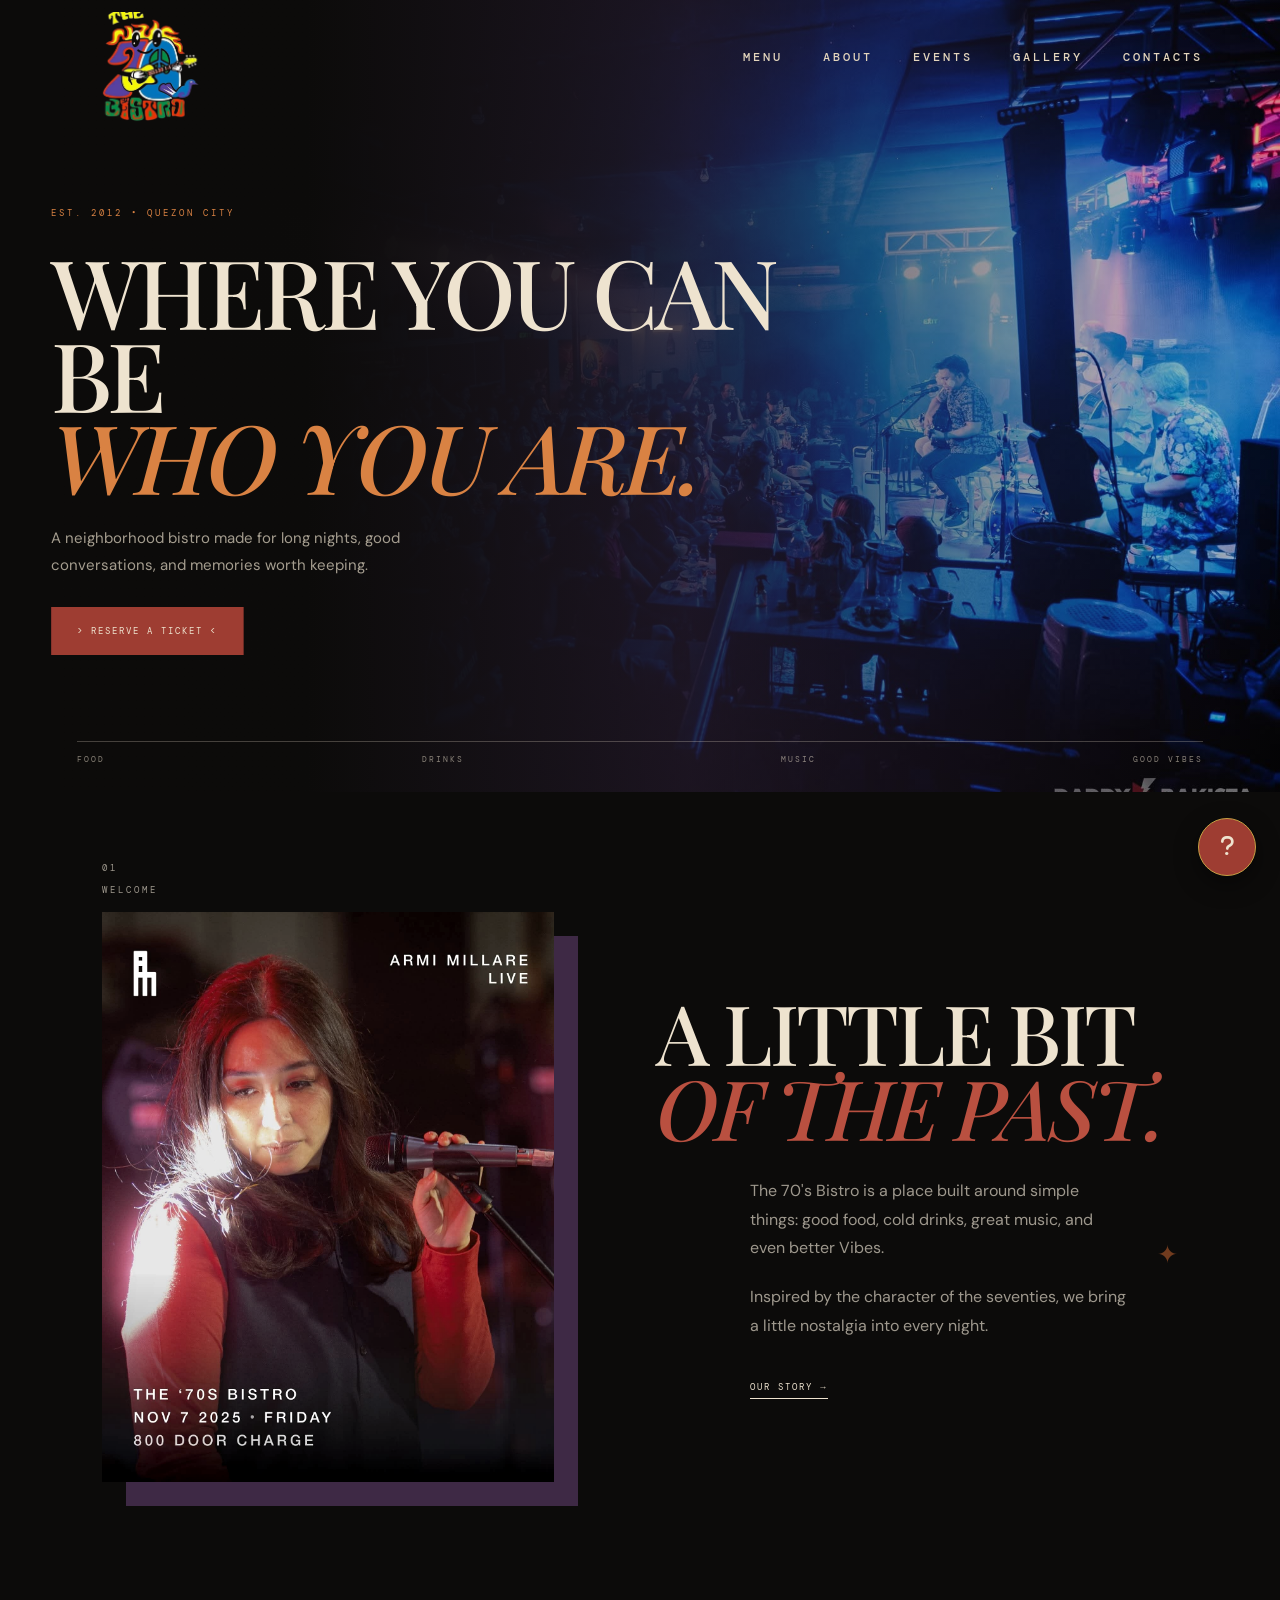
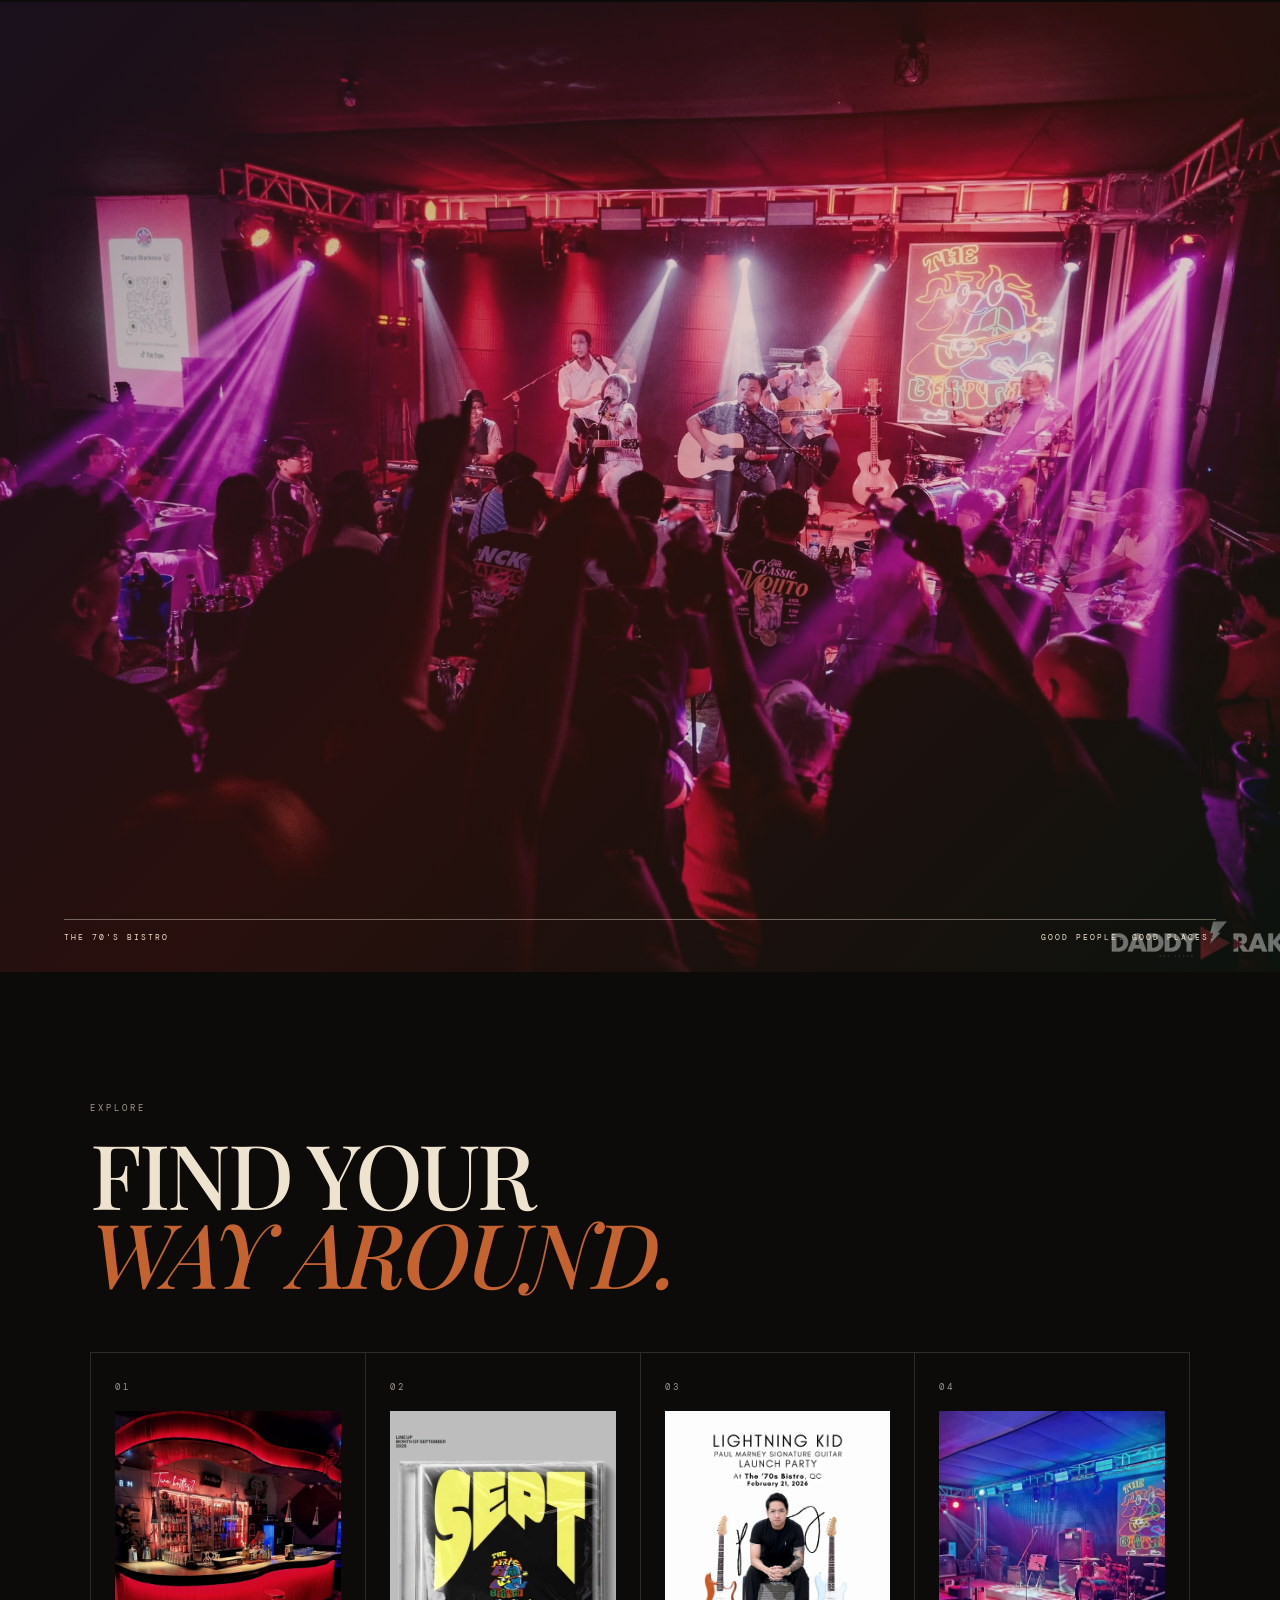
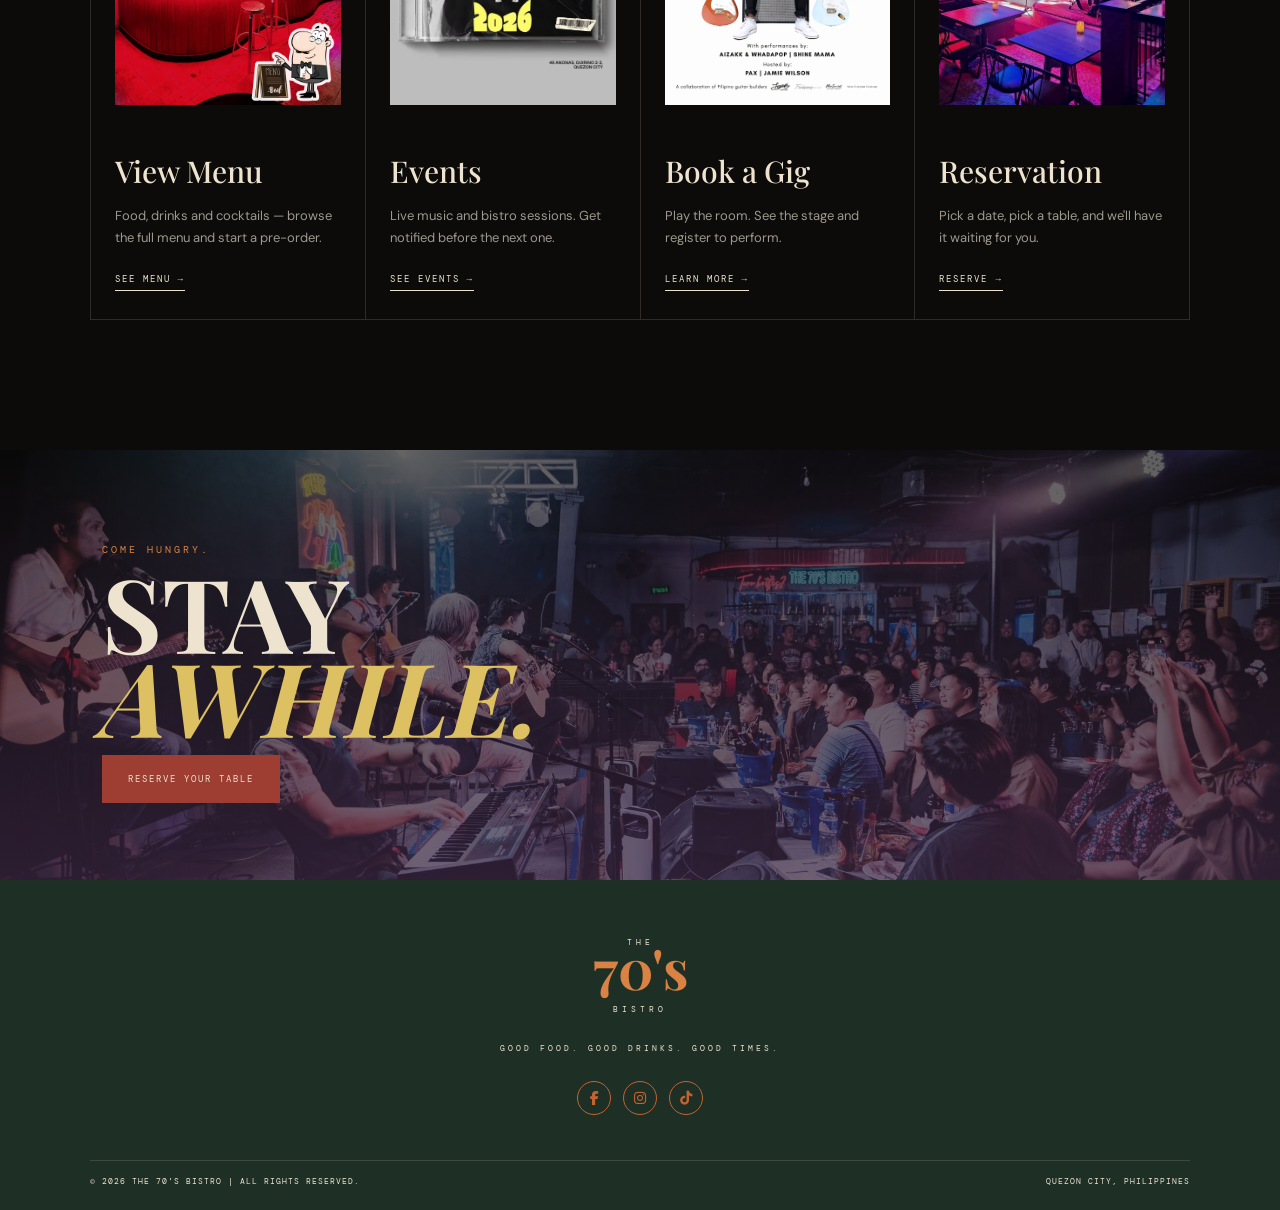
==== index.html @ 4383d22e "Add files via upload" ====
<!DOCTYPE html>
<h lang="en">

<head>
    <meta charset="UTF-8">
    <meta name="viewport" content="width=device-width, initial-scale=1.0">
    <link rel="icon" type="image/png" href="assets/images/tab%20image/logo%20no%20bg.png">
    <title>Home | The 70's Bistro</title>
    <link rel="preconnect" href="https://fonts.googleapis.com">
    <link rel="preconnect" href="https://fonts.gstatic.com" crossorigin>
    <link
        href="https://fonts.googleapis.com/css2?family=DM+Mono:wght@400;500&family=DM+Sans:wght@400;500;600;700&family=Playfair+Display:ital,wght@0,500;0,600;0,700;1,500;1,600;1,700&display=swap"
        rel="stylesheet">
    <link rel="stylesheet" href="https://cdnjs.cloudflare.com/ajax/libs/font-awesome/6.5.2/css/all.min.css">
    <link rel="stylesheet" href="assets/css/index.css">
    <link rel="stylesheet" href="assets/css/faq.css">
    <script src="assets/js/content.js" defer></script>
    <script src="assets/js/site-data.js" defer></script>
    <script src="assets/js/index.js" defer></script>
    <script src="assets/js/faq.js" defer></script>
</head>

<body class="home-page">

    <header class="site-header">

        <nav class="navbar">

            <a href="index.html" class="brand">
                <img class="brand-logo" src="assets/images/logo/logo no bg.png" alt="The 70's Bistro">
            </a>

            <button class="mobile-menu" id="mobileMenu" aria-label="Toggle navigation" aria-expanded="false">
                <span></span><span></span><span></span>
            </button>

            <div class="nav-links home-nav-links" id="navLinks">

                <a href="pages/menu.html">MENU</a>
                <a href="pages/about.html">ABOUT</a>
                <a href="pages/events.html">EVENTS</a>
                <a href="pages/gallery.html">GALLERY</a>
                <a href="pages/contacts.html">CONTACTS</a>
            </div>

      </nav>

    </header>

    <main id="home">
        <section class="hero">

            <div class="hero-image"></div>
            <div class="hero-overlay"></div>

            <div class="hero-content">

                <p class="eyebrow">
                    EST. 2012 • QUEZON CITY
                </p>

                <h1>
                    WHERE YOU CAN BE<br>
                    <i>WHO YOU ARE.</i>
                </h1>

                <p class="hero-description">
                    A neighborhood bistro made for
                    long nights, good conversations,
                    and memories worth keeping.
                </p>

                <div class="hero-actions">
                    <a class="button button-light" href="reservation.html">
                      > RESERVE A TICKET <
                    </a>
                </div>

            </div>

            <div class="hero-bottom">
                <span>FOOD</span>
                <span>DRINKS</span>
                <span>MUSIC</span>
                <span>GOOD VIBES</span>
            </div>

        </section>
        <section class="intro section">

            <div class="intro-label">
                <span>01</span>
                <span>WELCOME</span>
            </div>

            <div class="intro-image">
                <img src="assets/images/homepage/img2.jpg" alt="Portrait for The 70's Bistro intro">
            </div>

            <div class="intro-content">

                <h2>
                    A LITTLE BIT<br>
                    <i>OF THE PAST.</i>
                </h2>

                <div class="intro-text">

                    <p>
                        The 70's Bistro is a place built around
                        simple things: good food, cold drinks,
                        great music, and even better Vibes.
                    </p>

                    <p>
                        Inspired by the character of the
                        seventies, we bring a little nostalgia
                        into every night.
                    </p>

                    <a href="pages/about.html" class="text-link">
                        OUR STORY →
                    </a>

                </div>

            </div>

        </section>
        <section class="image-break">
            <img src="assets/images/homepage/img3.jpg" alt="The 70's Bistro">

            <div class="image-caption">
                <span>THE 70'S BISTRO</span>
                <span>GOOD PEOPLE. GOOD PLACES.</span>
            </div>
        </section>
        <section class="quick-links section">

            <div class="section-heading">
                <div class="section-number">
                    EXPLORE
                </div>

                <h2>
                    FIND YOUR<br>
                    <i>WAY AROUND.</i>
                </h2>
            </div>

            <div class="quick-links-grid">

                <a href="pages/menu.html" class="quick-link-card">
                    <span class="section-number">01</span>
                    <img class="quick-link-card-image" src="assets/images/homepage/view_menu.jpg"
                        alt="The 70's Bistro bar and menu">
                    <h3>View Menu</h3>
                    <p>Food, drinks and cocktails &mdash; browse the full menu and start a pre-order.</p>
                    <span class="text-link">SEE MENU &rarr;</span>
                </a>

                <a href="pages/menu.html" class="quick-link-card">
                    <span class="section-number">02</span>
                    <img class="quick-link-card-image" src="assets/images/homepage/events.jpg"
                        alt="The 70's Bistro events lineup">
                    <h3>Events</h3>
                    <p>Live music and bistro sessions. Get notified before the next one.</p>
                    <span class="text-link">SEE EVENTS &rarr;</span>
                </a>

                <a href="" class="quick-link-card">
                    <span class="section-number">03</span>
                    <img class="quick-link-card-image" src="assets/images/homepage/book_gigs.jpg"
                        alt="Live music performance at The 70's Bistro">
                    <h3>Book a Gig</h3>
                    <p>Play the room. See the stage and register to perform.</p>
                    <span class="text-link">LEARN MORE &rarr;</span>
                </a>

                <a href="" class="quick-link-card">
                    <span class="section-number">04</span>
                    <img class="quick-link-card-image" src="assets/images/homepage/reservations.jpg"
                        alt="The 70's Bistro stage and dining area">
                    <h3>Reservation</h3>
                    <p>Pick a date, pick a table, and we'll have it waiting for you.</p>
                    <span class="text-link">RESERVE &rarr;</span>
                </a>

            </div>

        </section>

        <section class="statement">
            <div class="statement-image"></div>
            <div class="statement-content">

                <p>
                    COME HUNGRY.
                </p>

                <h2>
                    STAY<br>
                    <i>AWHILE.</i>
                </h2>

                <a class="button button-light" href="reservation.html">
                    RESERVE YOUR TABLE
                </a>

            </div>
        </section>

    </main>

    <div class="reservation-modal" id="reservationModal" aria-hidden="true">
        <div class="reservation-modal-box" role="dialog" aria-modal="true" aria-labelledby="reservationTitle">
            <button class="reservation-modal-close" id="reservationClose"
                aria-label="Close reservation form">&times;</button>
            <span class="section-number">BOOK A TABLE</span>
            <h2 id="reservationTitle">Make a <i>reservation.</i></h2>
            <form id="reservationForm">
                <label>
                    NAME
                    <input type="text" name="name" required>
                </label>
                <label>
                    DATE
                    <input type="date" name="date" required>
                </label>
                <label>
                    GUESTS
                    <select name="guests" required>
                        <option value="">Select guests</option>
                        <option>2 guests</option>
                        <option>3 guests</option>
                        <option>4 guests</option>
                        <option>5+ guests</option>
                    </select>
                </label>
                <button class="button button-light" type="submit">REQUEST RESERVATION</button>
                <p class="reservation-message" id="reservationMessage" role="status"></p>
            </form>
        </div>
    </div>

</body>
<footer>

    <div class="footer-logo">
        <span class="top">THE</span>
        <strong>70's</strong>
        <span class="bottom">BISTRO</span>
    </div>

    <p>
        GOOD FOOD. GOOD DRINKS. GOOD TIMES.
    </p>

    <a class="footer-socials" href="https://www.facebook.com/the70sbistrobar" target="_blank" rel="noopener" aria-label="Visit The 70's Bistro on Facebook">
        <i class="fa-brands fa-facebook-f" aria-hidden="true"></i>
    </a>
    <a class="footer-socials" href="https://www.instagram.com/the70sbistrobar/" target="_blank" rel="noopener" aria-label="Visit The 70's Bistro on Instagram">
        <i class="fa-brands fa-instagram" aria-hidden="true"></i>
    </a>
    <a class="footer-socials" href="https://www.tiktok.com/@the70sbistro?_r=1&_t=ZS-99t8UBl7kQu" target="_blank" rel="noopener" aria-label="Visit The 70's Bistro on TikTok">
        <i class="fa-brands fa-tiktok" aria-hidden="true"></i>
    </a>

    <div class="footer-bottom">
        <span>
            &copy; 2026 THE 70'S BISTRO | ALL RIGHTS RESERVED.
        </span>

        <span>
            QUEZON CITY, PHILIPPINES
        </span>
    </div>

</footer>

</html>
---- assets/css/index.css ----
:root {
    --black: #0C0B0A;
    --black-soft: #1 - --brown-dark: #2A1B15;
    --brown: #3A261D;

    --cream: #EEE3CF;
    --cream-soft: #E3D5BC;
    --cream-dark: #C8BBA4;

    --purple-dark: #241A2A;
    --purple: #3E2945;
    --purple-mid: #59405F;
    --purple-light: #806681;

    --green-dark: #1E3026;
    --green: #304936;
    --green-mid: #49634E;
    --green-light: #70816D;

    --red-dark: #722B26;
    --red: #9E3D32;
    --red-light: #B95040;

    --orange-dark: #93461F;
    --orange: #C4632F;
    --orange-light: #D98243;

    --gold: #C6A044;
    --gold-light: #DCC061;

    --blue-dark: #3D5B60;
    --blue: #648B91;
    --blue-light: #89ADB0;

    --pink: #985269;

    --grey: #9E988D;
    --grey-light: #C3BCB0;

    --line: rgba(238, 227, 207, .15);

    --line-light: rgba(238, 227, 207, .28);

    --serif:
        "Playfair Display",
        Georgia,
        serif;

    --sans:
        "DM Sans",
        Arial,
        sans-serif;

    --mono:
        "DM Mono",
        "Courier New",
        monospace;
}

* {

    margin: 0;
    padding: 0;
    box-sizing: border-box;
}

html {
    scroll-behavior: smooth;
}

body {
    background: var(--black);
    color: var(--cream);
    font-family: var(--sans);
    overflow-x: hidden;
}

img {
    display: block;
    width: 100%;
}

a {
    color: inherit;
    text-decoration: none;
}

button,
input,
select,
textarea {
    font: inherit;
}

button {
    cursor: pointer;
}

body::before {
    content: "";
    position: fixed;
    inset: 0;
    z-index: 9999;
    pointer-events: none;
    opacity: .025;
}

.section {
    padding: 130px 7vw;
}

.section-number {
    font-family: var(--mono);
    font-size: 9px;
    letter-spacing: 3px;
    color: var(--grey);
}

.site-header {
    position: absolute;
    top: 0;
    left: 0;
    width: 100%;
    z-index: 100;
    color: var(--cream);
}

.navbar {
    height: 105px;
    padding: 0 5vw;
    display: flex;
    align-items: center;
    justify-content: space-between;
}

.brand {
    display: flex;
    flex-direction: column;
    align-items: center;
    line-height: .8;
}

.brand-small-top,
.brand-small-bottom {
    font-family: var(--mono);
    font-size: 8px;
    letter-spacing: 4px;
    color: var(--cream-dark);
}

.brand-small-bottom {
    padding-top: 12px;
}

.brand-main {
    font-family: var(--serif);
    font-size: 36px;
    font-weight: 600;
    color: var(--cream);
}

.nav-links {
    display: flex;
    align-items: center;
    gap: 34px;
}

.nav-links a {
    font-family: var(--mono);
    font-size: 12px;
    letter-spacing: 2px;
    color: var(--cream-soft);
    transition: .3s ease;
}

.nav-links a:hover {
    color: var(--orange-light);
}

.nav-reserve {
    padding: 13px 22px;
    border: 1px solid var(--orange);
    background: transparent;
    color: var(--cream);
    font-family: var(--mono);
    font-size: 9px;
    letter-spacing: 2px;
    transition: .3s ease;
}

.nav-reserve:hover {
    background: var(--orange);
    border-color: var(--orange);
    color: var(--black);
}

.mobile-menu {
    display: none;
    width: 32px;
    border: none;
    background: transparent;
}

.mobile-menu span {
    display: block;
    height: 1px;
    margin: 6px 0;
    background: var(--cream);
}

.hero {
    min-height: 100vh;
    position: relative;
    display: flex;
    align-items: center;
    overflow: hidden;
    color: var(--cream);
}

.hero-image {
    position: absolute;
    inset: 0;
    transform: scale(1.03);
}

.hero-overlay {
    position: absolute;
    inset: 0;
    background:
        linear-gradient(90deg,
            rgba(12, 11, 10, .96) 0%,
            rgba(62, 41, 69, .68) 45%,
            rgba(158, 61, 50, .28) 75%,
            rgba(42, 27, 21, .40) 100%);
}

.hero-content {
    position: relative;
    z-index: 2;
    width: 90%;
    max-width: 1400px;
    margin: auto;
    padding-top: 80px;
}

.eyebrow {
    font-family: var(--mono);
    font-size: 9px;
    letter-spacing: 3px;
    margin-bottom: 30px;
    color: var(--orange-light);
}

.hero h1 {
    font-family: var(--serif);
    font-size: clamp(55px, 8.5vw, 135px);
    line-height: .86;
    letter-spacing: -5px;
    font-weight: 500;
}

.hero h1 i {
    color: var(--orange-light);
}

.hero-description {
    max-width: 440px;
    margin-top: 35px;
    color:rgba(238, 227, 207, .68);
    font-size: 15px;
    line-height: 1.8;
}
.hero-actions {
    display: flex;
    gap: 12px;
    margin-top: 35px;
}

.button {
    border: 1px solid transparent;
    padding: 17px 25px;
    font-family: var(--mono);
    font-size: 9px;
    letter-spacing: 2px;
    transition: .3s ease;
}

.button-light {
    background: var(--red);
    border-color: var(--red);
    color: var(--cream);
}

.button-light:hover {
    background: var(--red-light);
    border-color: var(--red-light);
    transform: translateY(-2px);
}

.button-dark {
    background: var(--green);
    border-color: var(--green);
    color: var(--cream);
}

.button-dark:hover {
    background: var(--red);
    border-color: var(--red);
}

.button.full {
    width: 100%;
}
.hero-bottom {
    position: absolute;
    bottom: 60px;
    left: 5vw;
    right: 5vw;
    z-index: 2;
    display: flex;
    justify-content: space-between;
    border-top: 1px solid rgba(238, 227, 207, .25);
    padding-top: 12px;
}

.hero-bottom span {
    font-family: var(--mono);
    font-size: 8px;
    letter-spacing: 2px;
    color:rgba(238, 227, 207, .55);
}
.intro {
    position: relative;
    min-height: 900px;
    display: grid;
    grid-template-columns: minmax(220px, 30%) 1fr;
    column-gap: 7vw;
    align-items: center;
    background: var(--black);
}
.intro-image {
    grid-column: 1;
    grid-row: 1;
    width: 100%;
    max-width: 560px;
    height: 560px;
    margin: 0;
    overflow: hidden;
    justify-self: start;
}

.intro-image img {
    width: 100%;
    height: 100%;
    object-fit: cover;
    filter: saturate(.72) contrast(1.08);
    transition: .6s ease;
}

.intro-image:hover img {
    transform: scale(1.03);
}
.intro-label {
    position: absolute;
    top: 130px;
    left: 7vw;
    z-index: 1;
    display: flex;
    flex-direction: column;
    gap: 10px;
    font-family: var(--mono);
    font-size: 9px;
    letter-spacing: 3px;
    color: var(--grey);
}
.intro-content {
    grid-column: 2;
    grid-row: 1;
    display: grid;
    grid-template-columns: 1.3fr 1fr;
    gap: 10vw;
    align-items: end;
}

.intro h2 {
    font-family: var(--serif);
    font-size: clamp(55px, 7vw, 105px);
    line-height: .9;
    font-weight: 500;
    letter-spacing: -3px;
}

.intro h2 i {
    color: var(--red-light);
}

.intro-text {
    max-width: 400px;
}

.intro-text p {
    margin-bottom: 20px;
    color: var(--grey);
    line-height: 1.8;
}

.text-link {
    display: inline-block;
    margin-top: 20px;
    font-family: var(--mono);
    font-size: 9px;
    letter-spacing: 2px;
    border-bottom: 1px solid var(--cream);
    padding-bottom: 5px;
    transition: .3s;
}

.text-link:hover {
    color: var(--orange-light);
    border-color: var(--orange-light);
}

.intro::after {
    content: "✦";
    position: absolute;
    right: 8%;
    top: 55%;
    font-size: 25px;
    color: var(--orange);
    opacity: .55;
}

@media (max-width: 768px) {
    .intro {
        min-height: auto;
        grid-template-columns: 1fr;
        row-gap: 60px;
        padding-top: 180px;
    }

    .intro-image,
    .intro-content {
        grid-column: 1;
    }

    .intro-image {
        grid-row: 1;
        width: min(75vw, 330px);
        height: 440px;
        justify-self: center;
    }

    .intro-content {
        grid-row: 2;
        grid-template-columns: 1fr;
        gap: 40px;
    }

    .intro-label {
        top: 60px;
        left: 7vw;
    }
}
.image-break {
    height: 100vh;
    min-height: 550px;
    position: relative;
    overflow: hidden;
}

.image-break img {
    height: 100%;
    object-fit: cover;
    filter: saturate(.78) contrast(1.08);
}

.image-break::after {
    content: "";
    position: absolute;
    inset: 0;
    background:
        linear-gradient(135deg,
            rgba(62, 41, 69, .40),
            rgba(158, 61, 50, .25),
            rgba(48, 73, 54, .25));
}

.image-caption {
    position: absolute;
    bottom: 30px;
    left: 5vw;
    right: 5vw;
    z-index: 2;
    display: flex;
    justify-content: space-between;
    color: var(--cream);
    border-top: 1px solid rgba(238, 227, 207, .40);
    padding-top: 12px;
    font-family: var(--mono);
    font-size: 8px;
    letter-spacing: 2px;
}
.menu {
    background: var(--black-soft);
    color: var(--cream);
}

.section-heading {
    max-width: 900px;
    margin-bottom: 60px;
}

.section-heading h2 {
    margin-top: 20px;
    font-family: var(--serif);
    font-size: clamp(55px, 7vw, 105px);
    line-height: .88;
    font-weight: 500;
    letter-spacing: -3px;
}

.section-heading h2 i {
    color: var(--orange);
}

.section-heading p {
    max-width: 450px;
    margin-top: 30px;
    color: var(--grey);
    line-height: 1.8;
}
.menu-filter {
    display: flex;
    gap: 30px;
    border-bottom: 1px solid var(--line);
}

.filter {
    background: none;
    border: none;
    padding: 15px 0;
    font-family: var(--mono);
    font-size: 9px;
    letter-spacing: 2px;
    color: var(--grey);
    transition: .3s;
}

.filter:hover {
    color: var(--cream);
}

.filter.active {
    color: var(--orange-light);
    border-bottom: 2px solid var(--orange);
}
.menu-list {
    border-bottom: 1px solid var(--line);
}

.menu-item {
    display: grid;
    grid-template-columns: 180px 1fr;
    border-bottom: 1px solid var(--line);
    padding: 25px 0;
    transition: .3s ease;
}

.menu-item:hover {
    background: rgba(158, 61, 50, .07);
}

.menu-item.hidden {
    display: none;
}

.menu-item-image {
    height: 120px;
    overflow: hidden;
}

.menu-item-image img {
    height: 100%;
    object-fit: cover;
    filter: saturate(.72) contrast(1.05);
    transition: .5s ease;
}

.menu-item:hover .menu-item-image img {
    transform: scale(1.05);
}
.menu-item-info {
    display: grid;
    grid-template-columns: 70px 1fr auto;
    gap: 30px;
    padding-left: 35px;
    align-items: center;
}

.menu-item-number {
    font-family: var(--mono);
    font-size: 9px;
    color: var(--grey);
}

.menu-item-description h3 {
    font-family: var(--serif);
    font-size: 28px;
    font-weight: 500;
}

.menu-item-description p {
    margin-top: 7px;
    color: var(--grey);
    max-width: 500px;
    font-size: 13px;
    line-height: 1.6;
}

.price {
    font-family: var(--serif);
    font-size: 23px;
    color: var(--gold-light);
}

.menu-footer {
    margin-top: 35px;
}
.about {
    display: grid;
    grid-template-columns: 1fr 1fr;
    background: var(--green-dark);
    color: var(--cream);
}

.about-image {
    min-height: 700px;
    overflow: hidden;
}

.about-image img {
    height: 100%;
    object-fit: cover;
    filter: saturate(.70) contrast(1.08);
    transition: .6s ease;
}

.about-image:hover img {
    transform: scale(1.03);
}

.about-content {
    padding: 100px 8vw;
    display: flex;
    flex-direction: column;
    justify-content: center;
}

.about-content h2 {
    font-family: var(--serif);
    font-size:
        clamp(50px, 6vw, 90px);
    line-height: .9;
    font-weight: 500;
    margin-top: 30px;
}

.about-content h2 i {
    color: var(--orange-light);
}

.about-content p {
    max-width: 480px;
    margin-top: 25px;
    color:
        rgba(238, 227, 207, .68);
    line-height: 1.8;
}

.about-content .text-link {
    width: max-content;
    color: var(--cream);
    border-color: var(--cream);
}
.events {
    position: relative;
    overflow: hidden;
    background: var(--black);
    color: var(--cream);
}

.events::before {
    content: "";
    position: absolute;
    width: 500px;
    height: 500px;
    border-radius: 50%;
    background:
        radial-gradient(circle,
            rgba(158, 61, 50, .12),
            transparent 70%);
    top: -200px;
    right: -100px;
    pointer-events: none;
}

.events::after {
    content: "";
    position: absolute;
    width: 400px;
    height: 400px;
    border-radius: 50%;
    background:
        radial-gradient(circle,
            rgba(89, 64, 95, .14),
            transparent 70%);
    bottom: -180px;
    left: -120px;
    pointer-events: none;
}

.events-top h2 {
    font-family: var(--serif);
    font-size: clamp(55px, 7vw, 105px);
    line-height: .88;
    font-weight: 500;
    margin-top: 25px;
}

.events-top h2 i {
    color: var(--red-light);
}

.events-list {
    margin-top: 80px;
}

.event {
    position: relative;
    z-index: 2;
    display: grid;
    grid-template-columns: 180px 100px 1fr auto;
    align-items: center;
    gap: 30px;
    padding: 30px 0;
    border-top: 1px solid var(--line);
    transition: .3s ease;
}

.event:last-child {
    border-bottom: 1px solid var(--line);
}

.event:hover {
    padding-left: 15px;
}
.event-image {
    width: 180px;
    height: 250px;
    overflow: hidden;
}

.event-image img {
    width: 100%;
    height: 100%;
    object-fit: cover;
    filter: saturate(.72) contrast(1.05);
    transition: .5s ease;
}

.event:hover .event-image img {
    transform: scale(1.08);
}

.event-date {
    display: flex;
    flex-direction: column;
}

.event-date span {
    font-family: var(--mono);
    font-size: 9px;
    letter-spacing: 2px;
    color: var(--grey);
}

.event-date strong {
    font-family: var(--serif);
    font-size: 65px;
    line-height: .9;
    color: var(--orange);
    transition: .3s;
}

.event:hover .event-date strong {
    color: var(--red-light);
}
.event-info>span {
    font-family: var(--mono);
    font-size: 8px;
    letter-spacing: 2px;
    color: var(--grey);
}

.event-info h3 {
    font-family: var(--serif);
    font-size: 32px;
    font-weight: 500;
    margin: 8px 0;
}

.event-info p {
    color: var(--grey);
    font-size: 13px;
}

.event>button {
    border: none;
    background: transparent;
    color: var(--cream);
    font-family: var(--mono);
    font-size: 9px;
    letter-spacing: 2px;
    transition: .3s;
}

.event>button:hover {
    color: var(--orange-light);
}
.statement {
    height: 85vh;
    min-height: 600px;
    position: relative;
    color: var(--cream);
    display: flex;
    align-items: center;
    overflow: hidden;
}

.statement-image {
    position: absolute;
    inset: 0;
    background:
        linear-gradient(rgba(12, 11, 10, .60),
            rgba(62, 41, 69, .72),
            rgba(158, 61, 50, .25)),
        url("../images/homepage/statement.jpg") center / cover no-repeat;
}

.statement-content {
    position: relative;
    z-index: 2;
    width: 86%;
    margin: auto;
}

.statement-content p {
    font-family: var(--mono);
    font-size: 10px;
    letter-spacing: 3px;
    color: var(--orange-light);
}

.statement-content h2 {
    font-family: var(--serif);
    font-size: clamp(65px, 9vw, 140px);
    line-height: .82;
    margin: 20px 0 40px;
}

.statement-content h2 i {
    color: var(--gold-light);
}
.reservation {
    position: relative;
    overflow: hidden;
    background:
        linear-gradient(rgba(238, 227, 207, .94),
            rgba(238, 227, 207, .94)),
        url("../images/homepage/reservation.jpg") center / cover no-repeat;
    color: var(--black);
    text-align: center;
}

.reservation-inner {
    max-width: 900px;
    margin: auto;
    position: relative;
    z-index: 2;
}

.reservation .section-number {
    color: #756F65;
}

.reservation h2 {
    font-family: var(--serif);
    font-size: clamp(60px, 8vw, 115px);
    line-height: .85;
    margin-top: 25px;
}

.reservation h2 i {
    color: var(--red);
}

.reservation p {
    margin: 30px auto;
    color: #756F65;
}
.contact {
    position: relative;
    display: grid;
    grid-template-columns: 1fr 1fr;
    border-top: 1px solid var(--line);
    background:
        linear-gradient(rgba(12, 11, 10, .93), rgba(30, 48, 38, .90)),
        url("../images/homepage/contact.jpg") center / cover no-repeat;
}

.contact-left h2 {
    font-family: var(--serif);
    font-size: clamp(60px, 8vw, 110px);
    line-height: .85;
    margin-top: 25px;
}

.contact-left h2 i {
    color: var(--orange);
}

.contact-info {
    display: grid;
    grid-template-columns: repeat(3, 1fr);
    gap: 30px;
    align-self: center;
}

.contact-label {
    display: block;
    font-family: var(--mono);
    font-size: 8px;
    letter-spacing: 2px;
    margin-bottom: 15px;
    color: var(--orange-light);
}

.contact-info p,
.contact-info a {
    display: block;
    font-size: 12px;
    color: var(--grey);
    line-height: 1.8;
}

.contact-info a {
    transition: .3s;
}

.contact-info a:hover {
    color: var(--red-light);
}

footer {
    background: lightgray;
    color: var(--black);
    padding: 10px 7vw 30px;
    text-align: center;
}

.footer-logo {
    display: flex;
    flex-direction: column;
    align-items: center;
    line-height: .8;
}

.footer-logo span {
    font-family: var(--mono);
    font-size: 8px;
    letter-spacing: 4px;
    padding-top: 17px;
}

.footer-logo strong {
    font-family: var(--serif);
    font-size: 55px;
    color: var(--orange-light);
}

footer>p {
    margin-top: 30px;
    font-family: var(--mono);
    font-size: 8px;
    letter-spacing: 3px;
    color: var(--black);
}

.footer-bottom {
    display: flex;
    justify-content: space-between;
    margin-top: 90px;
    padding-top: 15px;
    border-top: 1px solid rgba(238, 227, 207, .14);
    font-family: var(--mono);
    font-size: 8px;
    letter-spacing: 1px;
    color: var(--black);
}

.modal {
    position: fixed;
    inset: 0;
    z-index: 500;
    background:rgba(12, 11, 10, .92);
    display: none;
    align-items: center;
    justify-content: center;
    padding: 20px;
}

.modal.active {
    display: flex;
}

.modal-box {
    width: 100%;
    max-width: 650px;
    max-height: 90vh;
    overflow-y: auto;
    background: var(--cream);
    color: var(--black);
    padding: 60px;
    position: relative;
    border-top: 4px solid var(--red);
}

.modal-close {
    position: absolute;
    top: 18px;
    right: 25px;
    border: none;
    background: none;
    color: var(--black);
    font-size: 35px;
    font-weight: 300;
    transition: .3s;
}

.modal-close:hover {
    color: var(--orange);
    transform: rotate(90deg);
}
.modal-box h2 {
    font-family: var(--serif);
    font-size: 70px;
    line-height: .85;
    margin: 25px 0 40px;
}

.modal-box h2 i {
    color: var(--red);
}
.form-group {
    margin-bottom: 22px;
}

.form-group label {
    display: block;
    font-family: var(--mono);
    font-size: 8px;
    letter-spacing: 2px;
    margin-bottom: 8px;
    color: #5F5950;
}

.form-group input,
.form-group select {
    width: 100%;
    border: none;
    border-bottom: 1px solid rgba(12, 11, 10, .25);
    background: transparent;
    padding: 13px 0;
    outline: none;
    color: var(--black);
}

.form-group input:focus,
.form-group select:focus {

    border-color: var(--red);
}

::selection {
    background: var(--red);
    color: var(--cream);
}

::-webkit-scrollbar {
    width: 7px;
}

::-webkit-scrollbar-track {
    background: var(--black);
}

::-webkit-scrollbar-thumb {
    background: var(--red);
    border-radius: 10px;
}

::-webkit-scrollbar-thumb:hover {
    background: var(--orange);
}

.navbar {
    height: 88px;
    padding: 0 6vw;
}

@media (min-width: 651px) {
    .home-page .navbar {
        height: 120px;
    }

    .home-page .brand-logo {
        width: 150px;
        height: 110px;
    }

    .home-page .home-nav-links a:not(.nav-reserve) {
        font-size: 12px;
        font-weight: 500;
        letter-spacing: 3px;
    }

    .home-page .home-nav-links {
        gap: 40px;
    }

    .home-page .hero-content {
        transform: translateX(-2vw);
    }
}

@media (min-width: 1600px) {
    .home-page .hero-content {
        transform: translateX(-10vw);
    }
}

body.js-enabled .reveal {
    opacity: 0;
    transform: translateY(24px);
    transition: opacity .7s ease, transform .7s ease;
}

body.js-enabled .reveal.is-visible {
    opacity: 1;
    transform: translateY(0);
}

.quick-link-card.is-pressed {
    transform: translateY(-4px) scale(.985);
}

.nav-links a.active:not(.nav-reserve) {
    color: var(--orange-light);
}

.reservation-modal {
    position: fixed;
    inset: 0;
    z-index: 500;
    display: flex;
    align-items: center;
    justify-content: center;
    padding: 20px;
    background: rgba(12, 11, 10, .84);
    opacity: 0;
    pointer-events: none;
    transition: opacity .3s ease;
}

.reservation-modal.is-open {
    opacity: 1;
    pointer-events: auto;
}

.reservation-modal-box {
    position: relative;
    width: min(100%, 560px);
    padding: 48px;
    border-top: 4px solid var(--red);
    background: var(--cream);
    color: var(--black);
    transform: translateY(18px);
    transition: transform .3s ease;
}

.reservation-modal.is-open .reservation-modal-box {
    transform: translateY(0);
}

.reservation-modal-close {
    position: absolute;
    top: 12px;
    right: 20px;
    border: 0;
    background: transparent;
    color: var(--black);
    font-size: 30px;
}

.reservation-modal-box h2 {
    margin: 20px 0 30px;
    font-family: var(--serif);
    font-size: clamp(44px, 7vw, 72px);
    line-height: .9;
}

.reservation-modal-box h2 i {
    color: var(--red);
}

#reservationForm {
    display: grid;
    gap: 18px;
}

#reservationForm label {
    display: grid;
    gap: 7px;
    color: #5F5950;
    font-family: var(--mono);
    font-size: 8px;
    letter-spacing: 2px;
}

#reservationForm input,
#reservationForm select {
    width: 100%;
    padding: 11px 0;
    border: 0;
    border-bottom: 1px solid rgba(12, 11, 10, .25);
    outline: 0;
    background: transparent;
    color: var(--black);
}

#reservationForm input:focus,
#reservationForm select:focus {
    border-color: var(--red);
}

.reservation-message {
    min-height: 18px;
    color: var(--green);
    font-family: var(--mono);
    font-size: 10px;
    letter-spacing: 1px;
}

@media (max-width: 650px) {
    .nav-links.mobile-open {
        position: absolute;
        top: 70px;
        right: 7vw;
        left: 7vw;
        display: flex;
        flex-direction: column;
        align-items: stretch;
        gap: 0;
        padding: 12px 18px;
        border: 1px solid var(--line-light);
        background: rgba(21, 18, 16, .98);
    }

    .nav-links.mobile-open a {
        padding: 14px 0;
        border-bottom: 1px solid var(--line);
    }

    .nav-links.mobile-open a:last-child {
        border-bottom: 0;
    }

    .reservation-modal-box {
        padding: 42px 26px 30px;
    }
}

.home-nav-links a:not(.nav-reserve) {
    position: relative;
    padding-bottom: 7px;
    font-size: 12px;
    font-weight: 500;
}

.home-nav-links a:not(.nav-reserve)::after {
    content: "";
    position: absolute;
    right: 0;
    bottom: 0;
    left: 0;
    height: 1px;
    background: var(--orange-light);
    transform: scaleX(0);
    transform-origin: right;
    transition: transform .3s ease;
}

.home-nav-links a:not(.nav-reserve):hover::after {
    transform: scaleX(1);
    transform-origin: left;
}

.brand-main {
    font-size: 32px;
}

.brand-logo {
    width: 128px;
    height: 94px;
    object-fit: contain;
    transform: translateY(7px);
    transition: transform .3s ease, filter .3s ease;
}

.brand:hover .brand-logo {
    transform: translateY(7px) scale(1.05);
    filter: drop-shadow(0 0 8px rgba(217, 130, 67, .35));
}

.hero {
    min-height: 760px;
    height: min(88vh, 900px);
    background: var(--black);
}

.hero-image {
    inset: 0;
    background-image:
        linear-gradient(90deg,
            var(--black) 0%,
            rgba(12, 11, 10, .98) 24%,
            rgba(12, 11, 10, .72) 39%,
            rgba(12, 11, 10, 0) 66%),
        url("../images/homepage/img1.jpg");
    background-position: center;
    background-size: cover;
    transform: none;
}

.hero-overlay {
    background: linear-gradient(90deg, var(--black) 0%, rgba(12, 11, 10, .96) 24%, rgba(36, 26, 42, .72) 54%, rgba(12, 11, 10, .16) 100%);
}

.hero-content {
    width: 88%;
    max-width: 1220px;
    padding-top: 70px;
}

.hero h1 {
    max-width: 760px;
    font-size: clamp(58px, 7.5vw, 112px);
    letter-spacing: -4px;
}

.hero-description {
    max-width: 360px;
    margin-top: 28px;
}

.hero-actions {
    margin-top: 28px;
}

.hero-bottom {
    bottom: 28px;
    left: 6vw;
    right: 6vw;
}

.intro {
    min-height: 720px;
    grid-template-columns: minmax(300px, 42%) 1fr;
    column-gap: 8vw;
    padding: 120px 8vw;
}

.intro-image {
    width: min(100%, 480px);
    height: 570px;
    align-self: center;
    box-shadow: 24px 24px 0 var(--purple);
}

.intro-label {
    top: 70px;
    left: 8vw;
}

.intro-content {
    grid-template-columns: 1fr;
    gap: 32px;
    align-self: center;
    max-width: 620px;
}

.intro h2 {
    font-size: clamp(54px, 6.5vw, 94px);
}

.intro-text {
    max-width: 470px;
    padding-left: 18%;
}

.image-break {
    height: 970px;
    min-height: 0;
}

.image-break img {
    object-position: center 58%;
}

.quick-links {
    background: var(--black-soft);
}

.quick-links-grid {
    display: grid;
    grid-template-columns: repeat(4, 1fr);
    border-top: 1px solid var(--line);
    border-left: 1px solid var(--line);
}

.quick-link-card {
    min-height: 250px;
    display: flex;
    flex-direction: column;
    align-items: flex-start;
    padding: 28px 24px;
    border-right: 1px solid var(--line);
    border-bottom: 1px solid var(--line);
    transition: background .3s ease, transform .3s ease;
}

.quick-link-card:hover {
    background: var(--purple-dark);
    transform: translateY(-6px);
}

.quick-link-card-image {
    width: 100%;
    height: clamp(255px, 23vw, 400px);
    margin-top: 18px;
    object-fit: cover;
    filter: saturate(.78) contrast(1.05);
    transition: transform .4s ease, filter .4s ease;
}

.quick-link-card:hover .quick-link-card-image {
    transform: scale(1.03);
    filter: saturate(1) contrast(1.05);
}

.quick-link-card h3 {
    margin: 46px 0 14px;
    font-family: var(--serif);
    font-size: 30px;
    font-weight: 500;
}

.quick-link-card p {
    min-height: 68px;
    color: var(--grey);
    font-size: 13px;
    line-height: 1.7;
}

.quick-link-card .text-link {
    margin-top: auto;
}

.statement {
    height: 430px;
    min-height: 0;
}

.statement-image {
    background-image: linear-gradient(rgba(12, 11, 10, .62), rgba(62, 41, 69, .7)), url("../images/homepage/img5.jpg");
    background-position: center 46%;
}

.statement-content {
    width: 84%;
}

.statement-content h2 {
    font-size: clamp(58px, 8vw, 112px);
    margin: 14px 0 28px;
}

footer {
    background: var(--green-dark);
    color: var(--cream);
    padding: 42px 7vw 24px;
}

footer>p,
.footer-bottom {
    color: var(--cream);
}

.footer-bottom {
    margin-top: 45px;
    border-top-color: rgba(238, 227, 207, .14);
}

.footer-socials {
    display: inline-flex;
    align-items: center;
    justify-content: center;
    width: 34px;
    height: 34px;
    margin-top: 28px;
    border: 1px solid var(--orange);
    border-radius: 50%;
    background: transparent;
    color: var(--orange);
    font-size: 14px;
    transition: background .3s ease, color .3s ease, transform .3s ease;
}

.footer-socials:hover {
    background: var(--orange);
    color: var(--black);
    transform: translateY(-2px);
}

.footer-socials + .footer-socials {
    margin-left: 8px;
}

@media (max-width: 1000px) {
    .quick-links-grid {
        grid-template-columns: repeat(2, 1fr);
    }
}

@media (max-width: 650px) {
    .home-page .mobile-menu {
        display: block;
    }

    .home-page .home-nav-links {
        display: none;
    }

    .home-page .home-nav-links.mobile-open {
        display: flex;
    }

    .quick-links-grid {
        grid-template-columns: 1fr;
    }
}
---- assets/css/faq.css ----
.faq-widget {
    position: fixed;
    right: 24px;
    bottom: 24px;
    z-index: 9000;
    font-family: var(--sans);
}

.faq-bubble {
    width: 58px;
    height: 58px;
    border: 1px solid var(--gold);
    border-radius: 50%;
    background: var(--red);
    color: var(--cream);
    font-size: 1.35rem;
    cursor: pointer;
    display: flex;
    align-items: center;
    justify-content: center;
    box-shadow: 0 8px 24px rgba(0, 0, 0, 0.45);
    transition: transform 0.2s ease, background 0.2s ease;
    position: relative;
    animation: faq-pump 2s ease-in-out infinite;
}

.faq-bubble::before,
.faq-bubble::after {
    content: '';
    position: absolute;
    inset: -1px;
    border: 2px solid var(--gold);
    border-radius: 50%;
    opacity: 0;
    pointer-events: none;
    animation: faq-trail 2s ease-out infinite;
}

.faq-bubble::after {
    animation-delay: 0.6s;
}

.faq-widget.open .faq-bubble,
.faq-widget.open .faq-bubble::before,
.faq-widget.open .faq-bubble::after {
    animation: none;
}

@keyframes faq-pump {
    0%, 100% { transform: scale(1); }
    15% { transform: scale(1.12); }
    30% { transform: scale(1); }
    45% { transform: scale(1.08); }
    60% { transform: scale(1); }
}

@keyframes faq-trail {
    0% { transform: scale(1); opacity: 0.7; }
    100% { transform: scale(2.1); opacity: 0; }
}

.faq-bubble:hover,
.faq-bubble:focus-visible {
    background: var(--red-light);
    transform: scale(1.06);
}

.faq-panel {
    position: absolute;
    right: 0;
    bottom: 72px;
    width: 340px;
    max-width: calc(100vw - 32px);
    max-height: min(70vh, 520px);
    display: flex;
    flex-direction: column;
    background: var(--black);
    color: var(--cream);
    border: 1px solid var(--gold);
    border-radius: 14px;
    box-shadow: 0 16px 48px rgba(0, 0, 0, 0.55);
    overflow: hidden;
    opacity: 0;
    visibility: hidden;
    transform: translateY(12px) scale(0.97);
    transform-origin: bottom right;
    transition: opacity 0.2s ease, transform 0.2s ease, visibility 0.2s;
}

.faq-widget.open .faq-panel {
    opacity: 1;
    visibility: visible;
    transform: none;
}

.faq-header {
    padding: 16px 18px;
    background: var(--red-dark);
    border-bottom: 1px solid var(--gold);
}

.faq-header span {
    display: block;
    font-family: var(--mono);
    font-size: 0.65rem;
    letter-spacing: 0.15em;
    color: var(--gold-light);
}

.faq-header h2 {
    margin: 4px 0 0;
    font-family: var(--serif);
    font-size: 1.25rem;
    font-weight: 600;
}

.faq-list {
    overflow-y: auto;
    padding: 6px 0;
}

.faq-item + .faq-item {
    border-top: 1px solid rgba(238, 227, 207, 0.12);
}

.faq-question {
    width: 100%;
    padding: 13px 18px;
    display: flex;
    justify-content: space-between;
    align-items: center;
    gap: 12px;
    background: none;
    border: 0;
    color: inherit;
    font: 500 0.9rem/1.35 var(--sans);
    text-align: left;
    cursor: pointer;
}

.faq-question:hover,
.faq-question:focus-visible {
    color: var(--gold-light);
}

.faq-question i {
    flex-shrink: 0;
    font-size: 0.7rem;
    color: var(--gold);
    transition: transform 0.2s ease;
}

.faq-item.open .faq-question i {
    transform: rotate(180deg);
}

.faq-answer {
    display: none;
    padding: 0 18px 14px;
    font-size: 0.85rem;
    line-height: 1.55;
    color: var(--cream-dark);
}

.faq-item.open .faq-answer {
    display: block;
}

.faq-answer a {
    color: var(--gold-light);
}

@media (max-width: 480px) {
    .faq-widget {
        right: 16px;
        bottom: 16px;
    }
}

@media (prefers-reduced-motion: reduce) {
    .faq-bubble,
    .faq-bubble::before,
    .faq-bubble::after,
    .faq-panel,
    .faq-question i {
        transition: none;
        animation: none;
    }
}
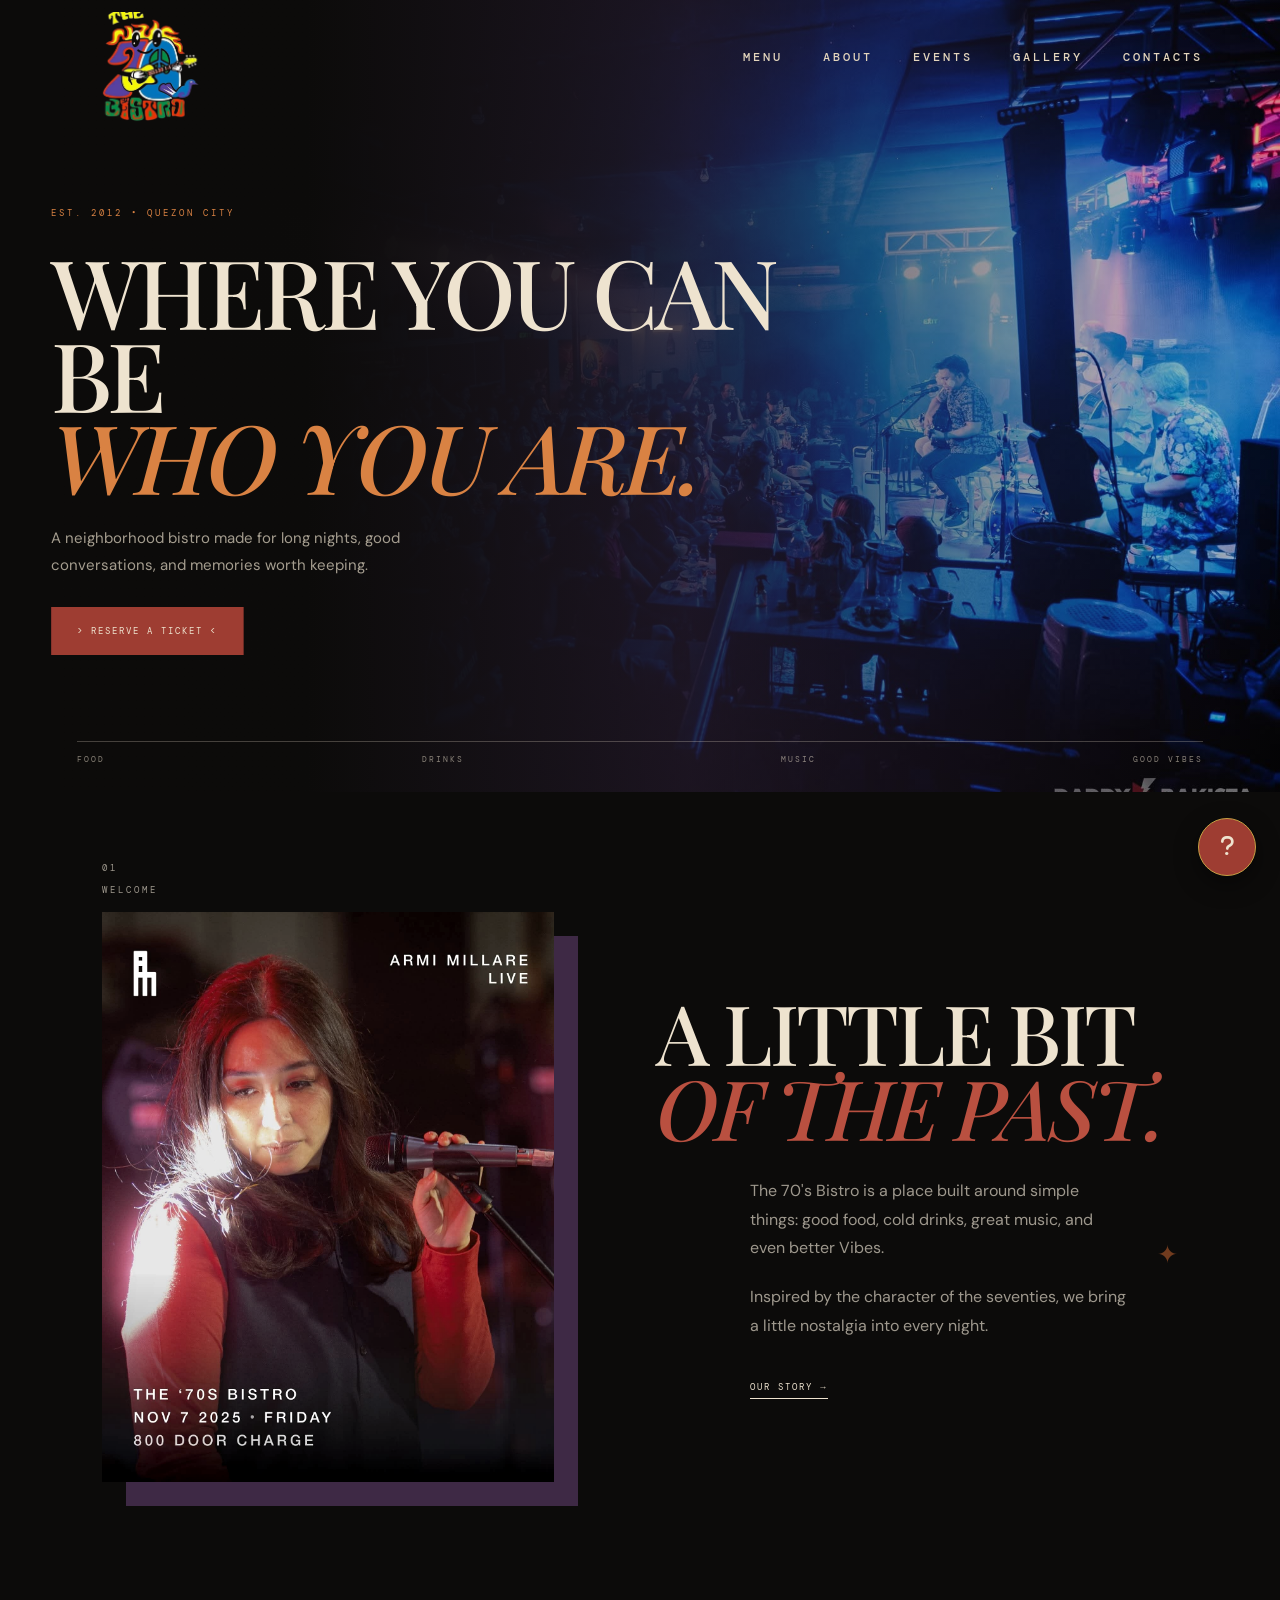
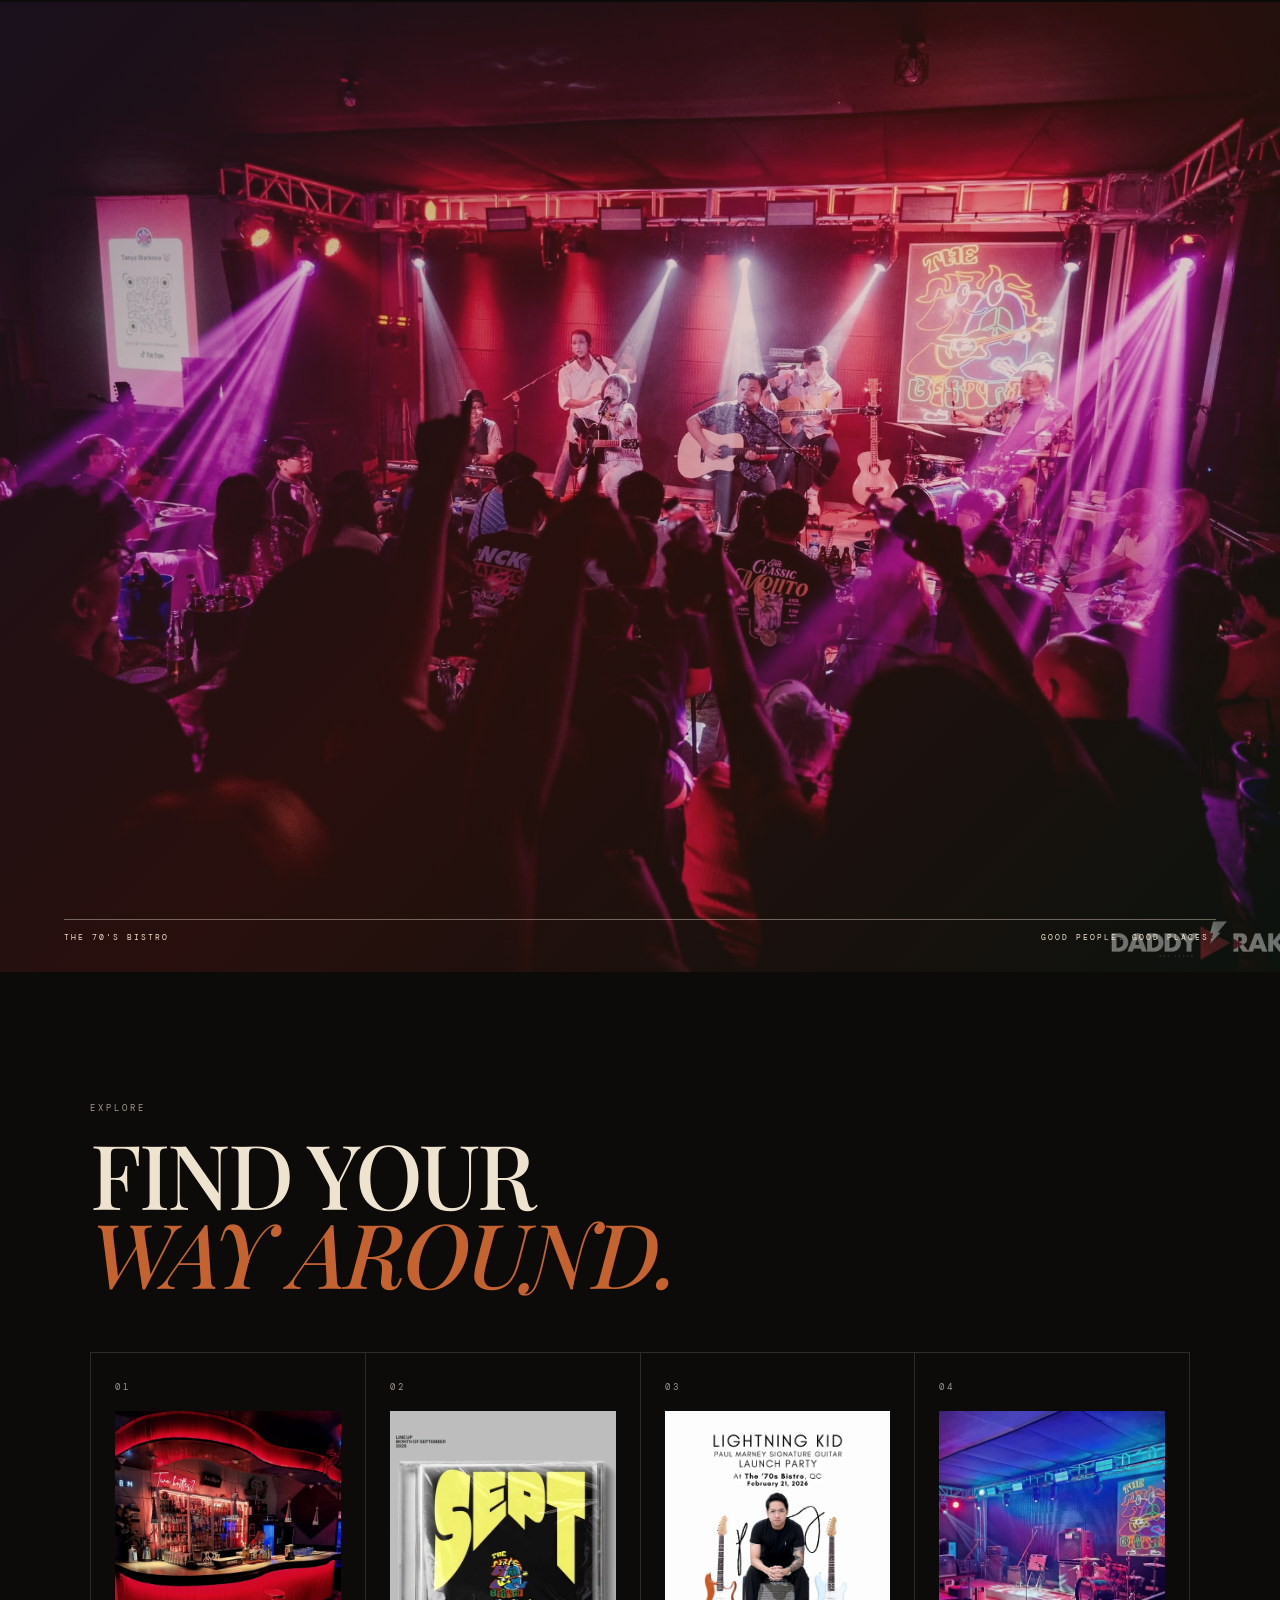
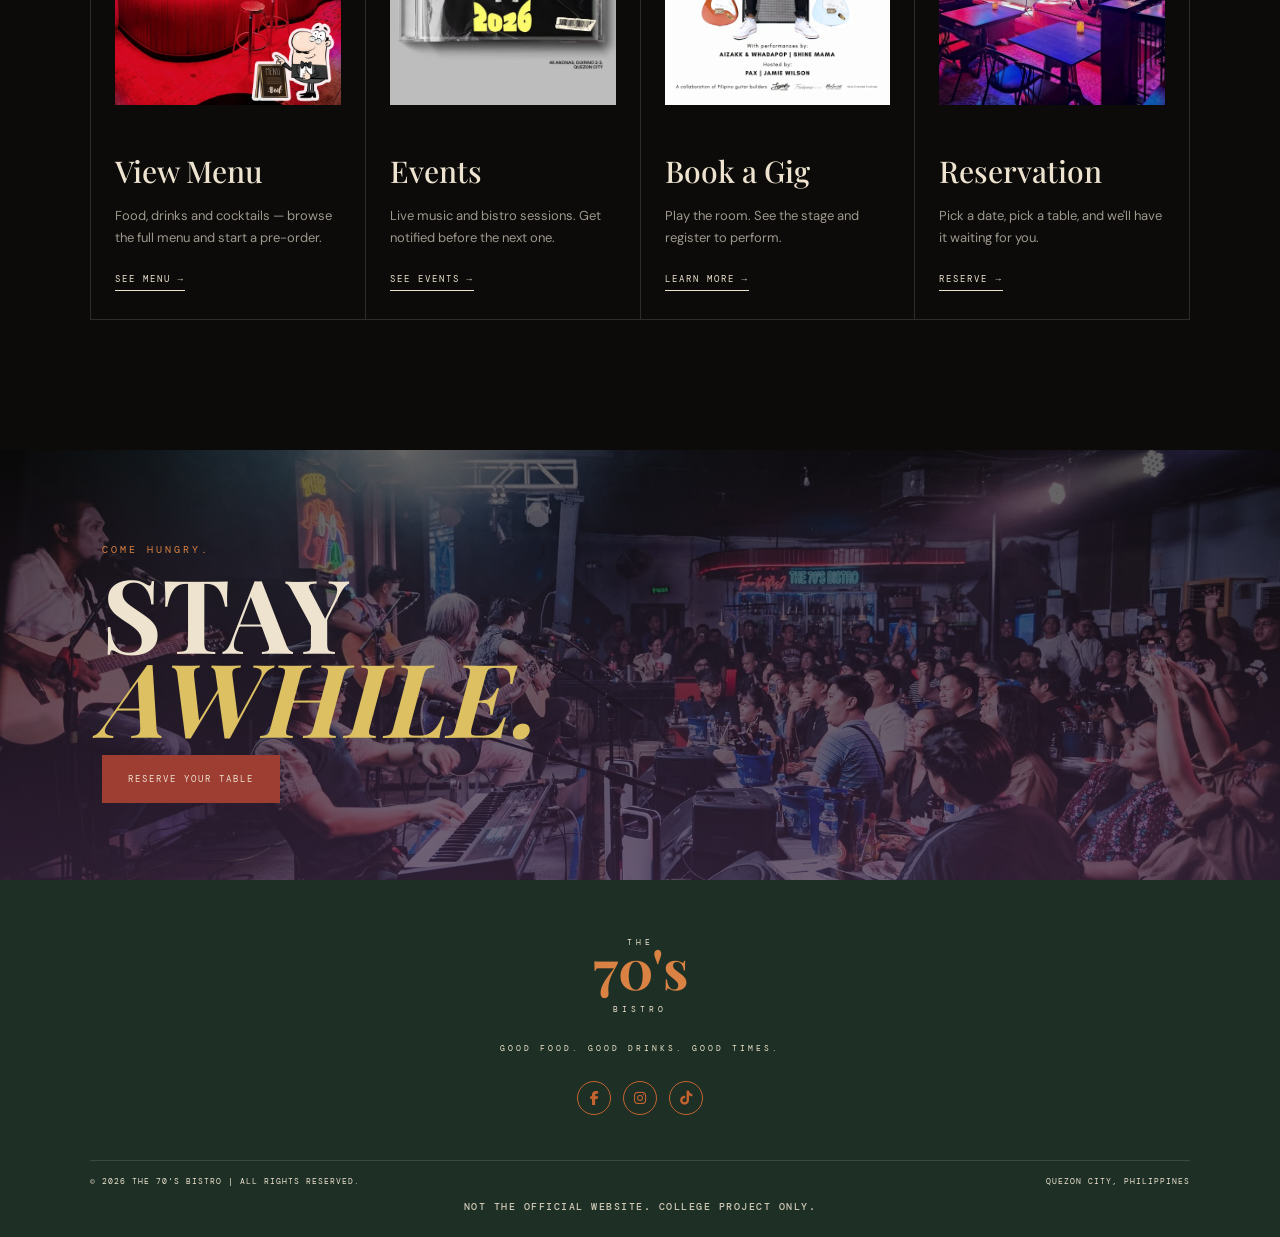
==== commit 62720ecf: "Add files via upload" ====
--- a/index.html
+++ b/index.html
@@ -276,6 +276,8 @@
         </span>
     </div>
 
+    <p class="footer-disclaimer">NOT THE OFFICIAL WEBSITE. COLLEGE PROJECT ONLY.</p>
+
 </footer>
 
 </html>
--- a/assets/css/index.css
+++ b/assets/css/index.css
@@ -1569,3 +1569,14 @@
         grid-template-columns: 1fr;
     }
 }
+
+.footer-disclaimer {
+    margin: 14px 0 0;
+    text-align: center;
+    font-family: var(--mono);
+    font-size: 10px;
+    font-weight: 500;
+    letter-spacing: 1.5px;
+    color: var(--cream);
+    opacity: .85;
+}
